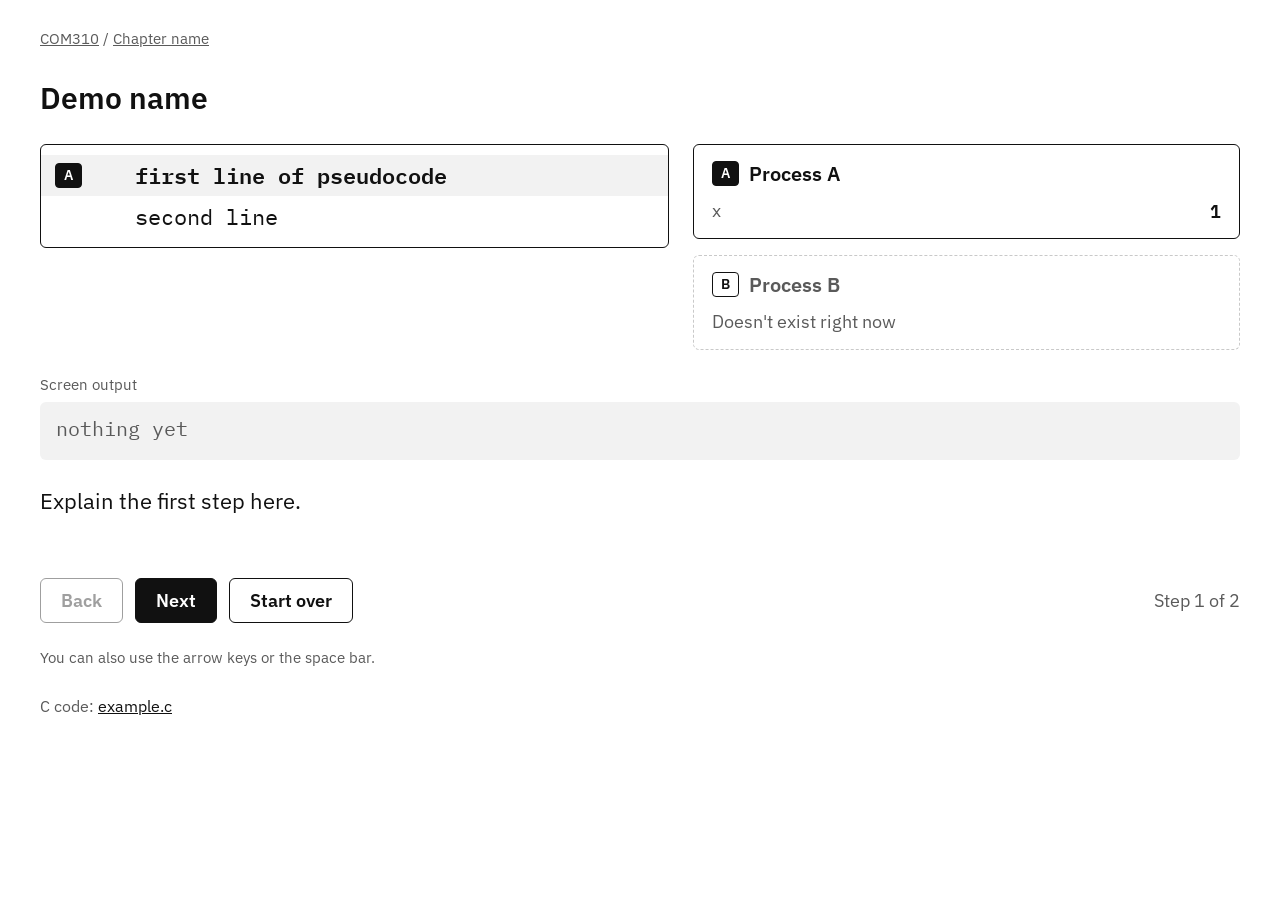
==== _template/index.html @ c89c002e "Organize repo by textbook chapter with shared assets and a demo template Moves the fork demo to 03-p" ====
<!doctype html>
<html lang="en">
<head>
<meta charset="utf-8">
<meta name="viewport" content="width=device-width, initial-scale=1, viewport-fit=cover">
<title>Demo name</title>
<link rel="preconnect" href="https://fonts.googleapis.com">
<link rel="stylesheet" href="https://fonts.googleapis.com/css2?family=IBM+Plex+Mono:wght@400;600&family=IBM+Plex+Sans:wght@400;600&display=swap">
<link rel="stylesheet" href="../../assets/demo.css">
</head>
<body>
<div class="wrap">
  <div class="crumbs"><a href="../../">COM310</a> / <a href="../">Chapter name</a></div>
  <h1>Demo name</h1>

  <div class="grid">
    <div class="code" id="code" aria-label="Program"></div>
    <div class="panels" id="panels"></div>
  </div>

  <div>
    <div class="out-label">Screen output</div>
    <div class="out" id="out"></div>
  </div>

  <p class="cap" id="cap" aria-live="polite"></p>

  <div class="bar">
    <button id="back">Back</button>
    <button id="next" class="primary">Next</button>
    <button id="reset">Start over</button>
    <span class="count" id="cnt"></span>
  </div>
  <div class="hint">You can also use the arrow keys or the space bar.</div>
  <div class="files">C code: <a href="example.c">example.c</a></div>
</div>

<script src="../../assets/stepper.js"></script>
<script>
// Copy this folder into a chapter folder, rename it, and fill this in.
// code:  the pseudocode, one line per string.
// tags:  the label for each process or thread and its style (solid, outline, or dashed).
// steps: one object per click.
//   at:     which code line each process is on (line numbers start at 0).
//   panels: one box per process or thread. rows are [label, value] or [label, value, true] to underline a value that just changed.
//           Use { title, tag, gone: "Doesn't exist right now" } for a process that hasn't started or has ended.
//   out:    everything printed so far.
//   text:   the explanation shown under the output.
Stepper({
  tags: { A: 'solid', B: 'outline' },
  code: [
    'first line of pseudocode',
    'second line'
  ],
  steps: [
    { at: [{ line: 0, tag: 'A' }],
      panels: [{ title: 'Process A', tag: 'A', rows: [['x', '1']] }, { title: 'Process B', tag: 'B', gone: "Doesn't exist right now" }],
      out: [],
      text: 'Explain the first step here.' },
    { at: [{ line: 1, tag: 'A' }],
      panels: [{ title: 'Process A', tag: 'A', rows: [['x', '2', true]] }, { title: 'Process B', tag: 'B', gone: "Doesn't exist right now" }],
      out: ['something printed'],
      text: 'Explain the second step here.' }
  ]
});
</script>
</body>
</html>
---- assets/demo.css ----
:root {
  --bg: #ffffff;
  --fg: #111111;
  --muted: #5a5a5a;
  --line: #c9c9c9;
  --soft: #f2f2f2;
  --inv-bg: #111111;
  --inv-fg: #ffffff;
  --sans: "IBM Plex Sans", "Helvetica Neue", Arial, sans-serif;
  --mono: "IBM Plex Mono", Consolas, "Courier New", monospace;
}
@media (prefers-color-scheme: dark) {
  :root:not([data-theme="light"]) {
    --bg: #0f0f0f; --fg: #f2f2f2; --muted: #a8a8a8; --line: #444444; --soft: #1c1c1c;
    --inv-bg: #f2f2f2; --inv-fg: #0f0f0f; color-scheme: dark;
  }
}
:root[data-theme="dark"] {
  --bg: #0f0f0f; --fg: #f2f2f2; --muted: #a8a8a8; --line: #444444; --soft: #1c1c1c;
  --inv-bg: #f2f2f2; --inv-fg: #0f0f0f; color-scheme: dark;
}
body { margin: 0; background: var(--bg); color: var(--fg); font-family: var(--sans); font-size: 18px; line-height: 1.5; }
.wrap {
  max-width: 1200px; margin: 0 auto;
  padding-block: 28px 40px;
  padding-left: max(16px, env(safe-area-inset-left, 0px));
  padding-right: max(16px, env(safe-area-inset-right, 0px));
  display: flex; flex-direction: column; gap: 24px;
}
.crumbs { font-size: 15px; color: var(--muted); }
.crumbs a { color: var(--muted); }
h1 { font-size: 30px; font-weight: 600; margin: 0; text-wrap: balance; }
h1 code { font-family: var(--mono); }
.grid { display: grid; grid-template-columns: minmax(0, 1.15fr) minmax(0, 1fr); gap: 24px; align-items: start; }
@media (max-width: 820px) { .grid { grid-template-columns: minmax(0, 1fr); } }
.code { border: 1.5px solid var(--fg); border-radius: 6px; padding: 10px 0; overflow-x: auto; }
.ln { display: flex; align-items: center; font-family: var(--mono); font-size: 22px; padding: 4px 14px; white-space: pre; }
.ln.on { background: var(--soft); font-weight: 600; }
.marks { width: 80px; flex-shrink: 0; display: flex; gap: 6px; }
.tag { font-family: var(--sans); font-size: 14px; font-weight: 600; padding: 1px 8px; border-radius: 4px; line-height: 1.5; }
.tag.solid { background: var(--inv-bg); color: var(--inv-fg); border: 1.5px solid var(--inv-bg); }
.tag.outline { background: var(--bg); color: var(--fg); border: 1.5px solid var(--fg); }
.tag.dashed { background: var(--bg); color: var(--fg); border: 1.5px dashed var(--fg); }
.panels { display: flex; flex-direction: column; gap: 16px; }
.panel { border: 1.5px solid var(--fg); border-radius: 6px; padding: 14px 18px; }
.panel.gone { border-style: dashed; border-color: var(--line); color: var(--muted); }
.panel h2 { font-size: 20px; font-weight: 600; margin: 0 0 8px; display: flex; align-items: center; gap: 10px; }
.kv { display: grid; grid-template-columns: 1fr auto; row-gap: 4px; font-size: 18px; margin: 0; }
.kv dt { color: var(--muted); }
.kv dd { margin: 0; font-family: var(--mono); font-weight: 600; font-variant-numeric: tabular-nums; text-align: right; }
.kv .hot { border-bottom: 2px solid var(--fg); }
.out-label { font-size: 15px; color: var(--muted); margin-bottom: 6px; }
.out { font-family: var(--mono); font-size: 20px; background: var(--soft); border-radius: 6px; padding: 12px 16px; min-height: 34px; }
.cap { font-size: 22px; line-height: 1.55; max-width: 62ch; margin: 0; min-height: 3.2em; }
.bar { display: flex; flex-wrap: wrap; align-items: center; gap: 12px; }
button {
  font-family: var(--sans); font-size: 18px; font-weight: 600; padding: 10px 20px;
  border: 1.5px solid var(--fg); border-radius: 6px; background: var(--bg); color: var(--fg); cursor: pointer;
}
button.primary { background: var(--inv-bg); color: var(--inv-fg); border-color: var(--inv-bg); }
button:focus-visible { outline: 3px solid var(--fg); outline-offset: 3px; }
button:disabled { opacity: 0.4; cursor: default; }
.count { margin-left: auto; color: var(--muted); font-variant-numeric: tabular-nums; }
.hint { font-size: 15px; color: var(--muted); }
.files { font-size: 16px; color: var(--muted); }
.files a { color: var(--fg); }
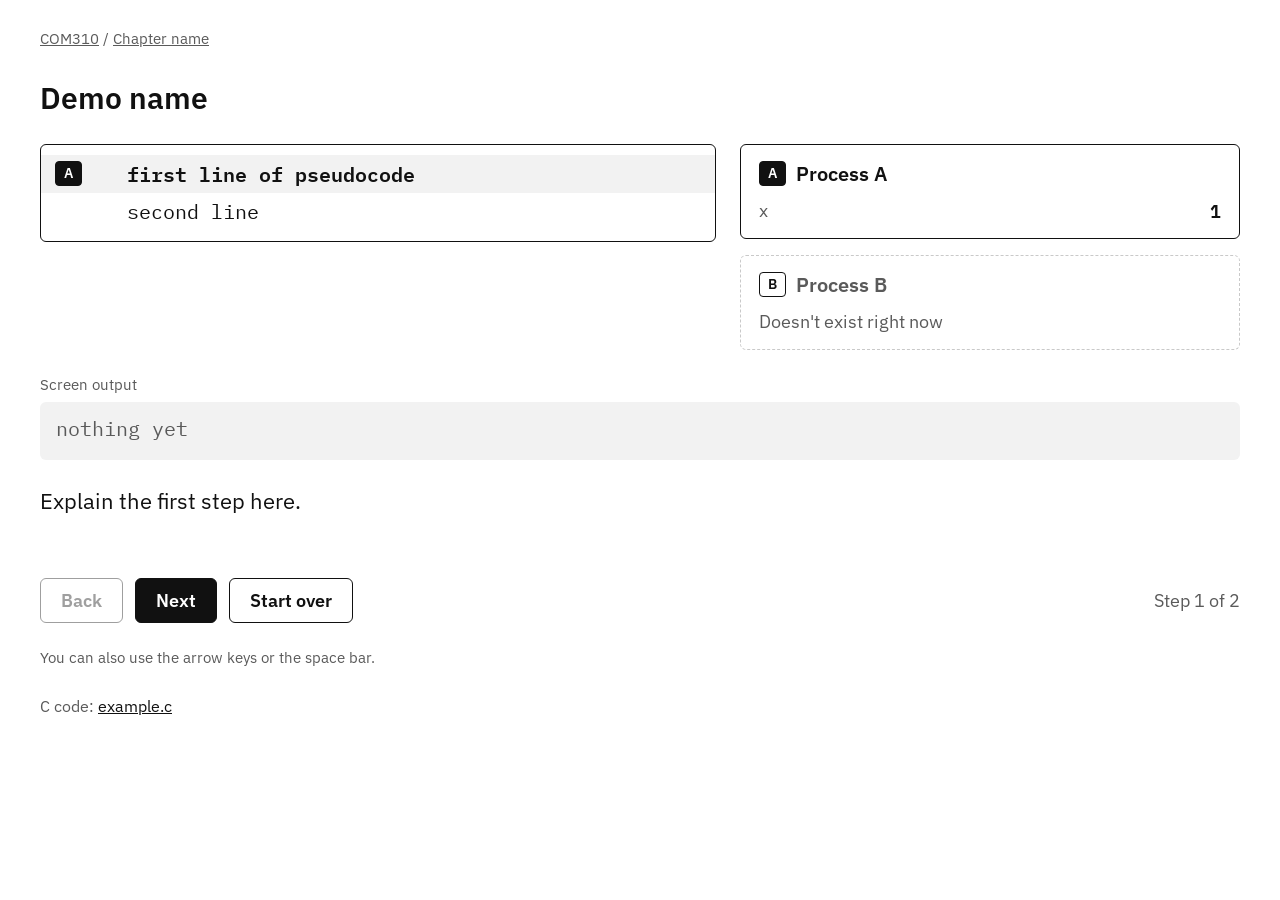
==== commit 8219d0eb: "Add six Chapter 3 demos: fork-twice, fork-buffer, exit-and-wait, exec-replace, exec, mini-shell Each" ====
--- a/_template/index.html
+++ b/_template/index.html
@@ -39,7 +39,8 @@
 <script>
 // Copy this folder into a chapter folder, rename it, and fill this in.
 // code:  the pseudocode, one line per string.
-// tags:  the label for each process or thread and its style (solid, outline, or dashed).
+// tags:  the label for each process or thread and its style (solid, outline, dashed, or double).
+// panelColumns: optional. Set to 2 to show the boxes in two columns when there are four or more.
 // steps: one object per click.
 //   at:     which code line each process is on (line numbers start at 0).
 //   panels: one box per process or thread. rows are [label, value] or [label, value, true] to underline a value that just changed.
--- a/assets/demo.css
+++ b/assets/demo.css
@@ -31,17 +31,20 @@
 .crumbs a { color: var(--muted); }
 h1 { font-size: 30px; font-weight: 600; margin: 0; text-wrap: balance; }
 h1 code { font-family: var(--mono); }
-.grid { display: grid; grid-template-columns: minmax(0, 1.15fr) minmax(0, 1fr); gap: 24px; align-items: start; }
+.grid { display: grid; grid-template-columns: minmax(0, 1.35fr) minmax(0, 1fr); gap: 24px; align-items: start; }
 @media (max-width: 820px) { .grid { grid-template-columns: minmax(0, 1fr); } }
 .code { border: 1.5px solid var(--fg); border-radius: 6px; padding: 10px 0; overflow-x: auto; }
-.ln { display: flex; align-items: center; font-family: var(--mono); font-size: 22px; padding: 4px 14px; white-space: pre; }
+.ln { display: flex; align-items: center; font-family: var(--mono); font-size: 20px; padding: 4px 14px; white-space: pre; }
 .ln.on { background: var(--soft); font-weight: 600; }
-.marks { width: 80px; flex-shrink: 0; display: flex; gap: 6px; }
+.marks { width: 72px; flex-shrink: 0; display: flex; gap: 6px; }
 .tag { font-family: var(--sans); font-size: 14px; font-weight: 600; padding: 1px 8px; border-radius: 4px; line-height: 1.5; }
 .tag.solid { background: var(--inv-bg); color: var(--inv-fg); border: 1.5px solid var(--inv-bg); }
 .tag.outline { background: var(--bg); color: var(--fg); border: 1.5px solid var(--fg); }
 .tag.dashed { background: var(--bg); color: var(--fg); border: 1.5px dashed var(--fg); }
+.tag.double { background: var(--bg); color: var(--fg); border: 3px double var(--fg); }
 .panels { display: flex; flex-direction: column; gap: 16px; }
+.panels.cols-2 { display: grid; grid-template-columns: repeat(2, minmax(0, 1fr)); }
+@media (max-width: 560px) { .panels.cols-2 { grid-template-columns: minmax(0, 1fr); } }
 .panel { border: 1.5px solid var(--fg); border-radius: 6px; padding: 14px 18px; }
 .panel.gone { border-style: dashed; border-color: var(--line); color: var(--muted); }
 .panel h2 { font-size: 20px; font-weight: 600; margin: 0 0 8px; display: flex; align-items: center; gap: 10px; }
@@ -50,7 +53,7 @@
 .kv dd { margin: 0; font-family: var(--mono); font-weight: 600; font-variant-numeric: tabular-nums; text-align: right; }
 .kv .hot { border-bottom: 2px solid var(--fg); }
 .out-label { font-size: 15px; color: var(--muted); margin-bottom: 6px; }
-.out { font-family: var(--mono); font-size: 20px; background: var(--soft); border-radius: 6px; padding: 12px 16px; min-height: 34px; }
+.out { white-space: pre-wrap; font-family: var(--mono); font-size: 20px; background: var(--soft); border-radius: 6px; padding: 12px 16px; min-height: 34px; }
 .cap { font-size: 22px; line-height: 1.55; max-width: 62ch; margin: 0; min-height: 3.2em; }
 .bar { display: flex; flex-wrap: wrap; align-items: center; gap: 12px; }
 button {
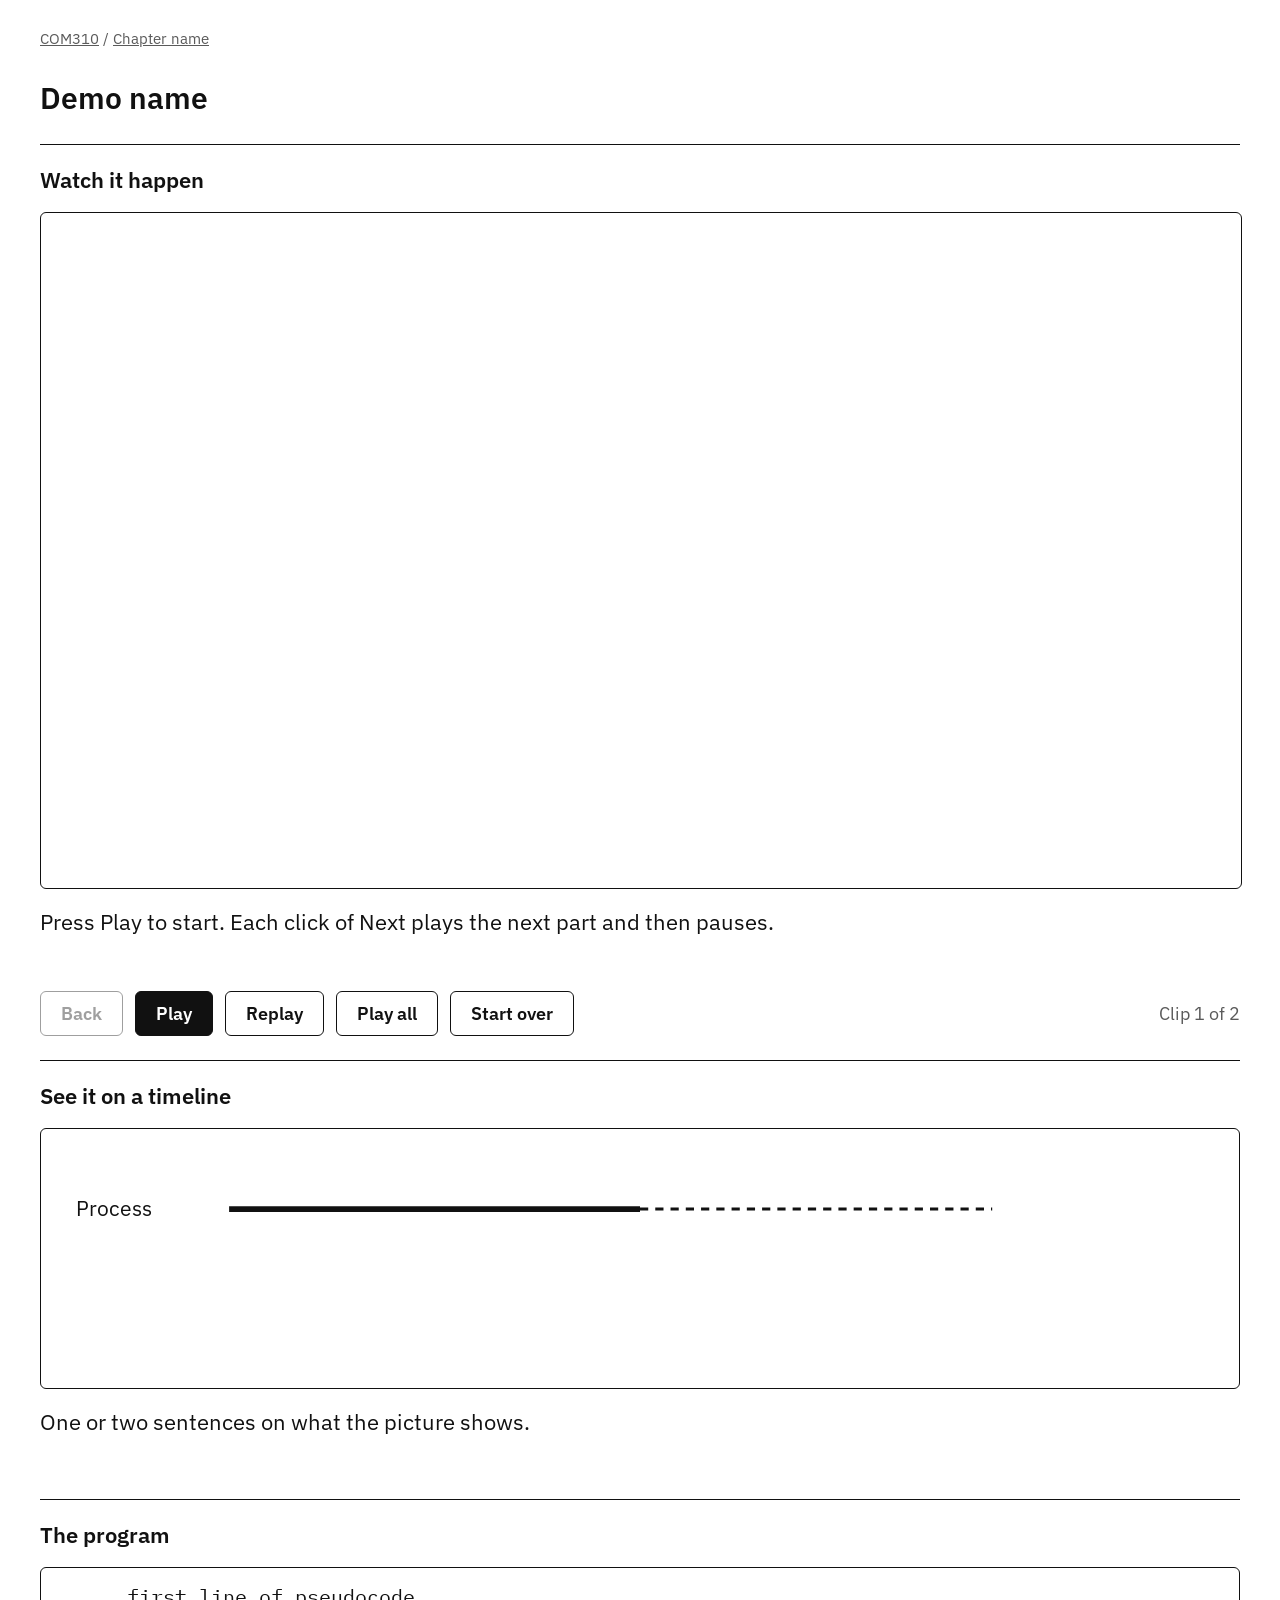
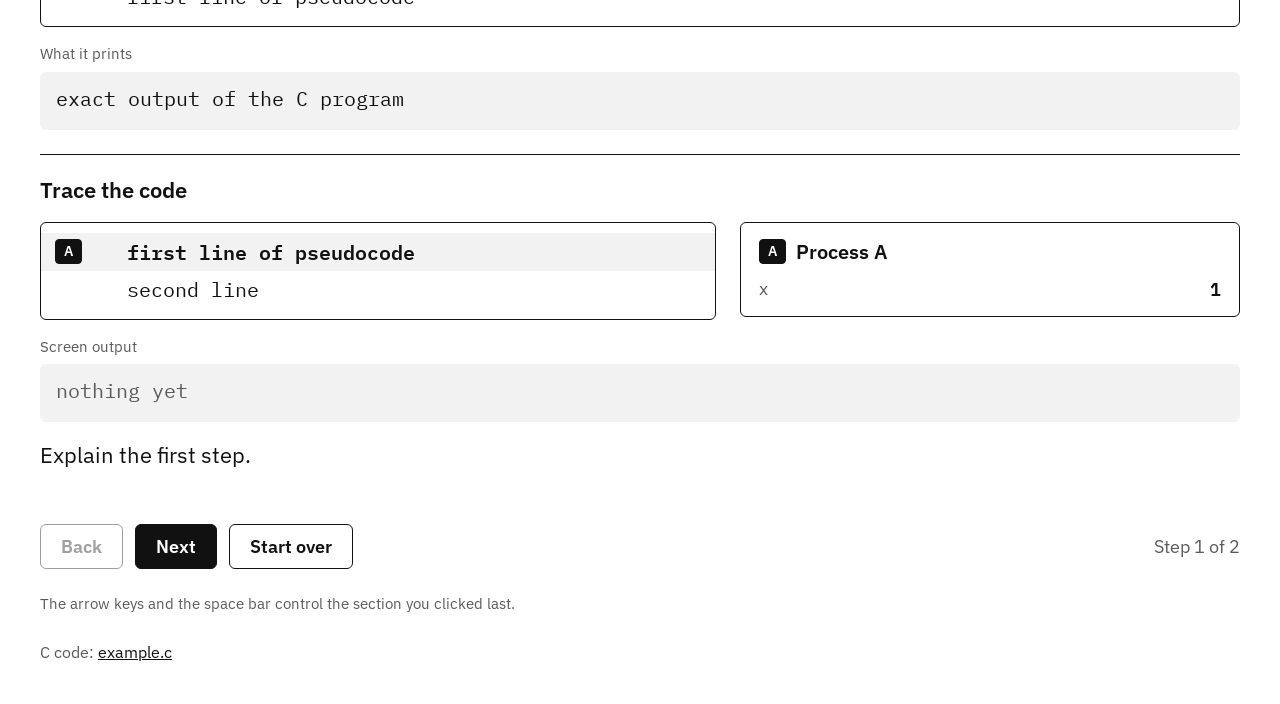
==== commit 3fd28763: "Match each Chapter 3 demo to the format that shows it best Adds Manim animations (fork, fork-twice, " ====
--- a/_template/index.html
+++ b/_template/index.html
@@ -13,55 +13,101 @@
   <div class="crumbs"><a href="../../">COM310</a> / <a href="../">Chapter name</a></div>
   <h1>Demo name</h1>
 
-  <div class="grid">
-    <div class="code" id="code" aria-label="Program"></div>
-    <div class="panels" id="panels"></div>
-  </div>
+  <!-- Pick only the blocks that fit the idea. Delete the rest. See CLAUDE.md for when to use each. -->
 
-  <div>
-    <div class="out-label">Screen output</div>
-    <div class="out" id="out"></div>
-  </div>
+  <!-- WATCH: Manim animation clips. Needs clips/01.mp4 + 01.webm, ... rendered with _anim/render.sh -->
+  <section class="block" id="watch">
+    <h2>Watch it happen</h2>
+    <div class="stage" data-role="stage"></div>
+    <p class="cap" data-role="cap" aria-live="polite"></p>
+    <div class="bar">
+      <button data-role="back">Back</button>
+      <button data-role="next" class="primary">Play</button>
+      <button data-role="replay">Replay</button>
+      <button data-role="all">Play all</button>
+      <button data-role="reset">Start over</button>
+      <span class="count" data-role="count"></span>
+    </div>
+  </section>
 
-  <p class="cap" id="cap" aria-live="polite"></p>
+  <!-- FIGURE: a static SVG, such as a timeline. Use the .run, .wait, .zombie, .tick, .note classes from demo.css -->
+  <section class="block" id="figure">
+    <h2>See it on a timeline</h2>
+    <div class="fig">
+      <svg viewBox="0 0 1000 200" role="img" aria-label="Describe the picture here">
+        <text x="20" y="64">Process</text>
+        <line class="run" x1="150" y1="58" x2="500" y2="58"/>
+        <line class="wait" x1="500" y1="58" x2="800" y2="58"/>
+      </svg>
+    </div>
+    <p class="cap">One or two sentences on what the picture shows.</p>
+  </section>
 
-  <div class="bar">
-    <button id="back">Back</button>
-    <button id="next" class="primary">Next</button>
-    <button id="reset">Start over</button>
-    <span class="count" id="cnt"></span>
-  </div>
-  <div class="hint">You can also use the arrow keys or the space bar.</div>
+  <!-- PROGRAM: static code and output, for pages without a trace -->
+  <section class="block" id="program">
+    <h2>The program</h2>
+    <div class="code" aria-label="Program">
+      <div class="ln"><span class="marks"></span>first line of pseudocode</div>
+    </div>
+    <div>
+      <div class="out-label">What it prints</div>
+      <div class="out">exact output of the C program</div>
+    </div>
+  </section>
+
+  <!-- TRACE: click-through of the code, one step per click -->
+  <section class="block" id="trace">
+    <h2>Trace the code</h2>
+    <div class="grid">
+      <div class="code" data-role="code" aria-label="Program"></div>
+      <div class="panels" data-role="panels"></div>
+    </div>
+    <div>
+      <div class="out-label">Screen output</div>
+      <div class="out" data-role="out"></div>
+    </div>
+    <p class="cap" data-role="cap" aria-live="polite"></p>
+    <div class="bar">
+      <button data-role="back">Back</button>
+      <button data-role="next" class="primary">Next</button>
+      <button data-role="reset">Start over</button>
+      <span class="count" data-role="count"></span>
+    </div>
+  </section>
+
+  <div class="hint">The arrow keys and the space bar control the section you clicked last.</div>
   <div class="files">C code: <a href="example.c">example.c</a></div>
 </div>
 
-<script src="../../assets/stepper.js"></script>
+<script src="../../assets/demo.js"></script>
 <script>
-// Copy this folder into a chapter folder, rename it, and fill this in.
-// code:  the pseudocode, one line per string.
-// tags:  the label for each process or thread and its style (solid, outline, dashed, or double).
-// panelColumns: optional. Set to 2 to show the boxes in two columns when there are four or more.
+// WATCH: one entry per clip. The caption shows while that clip plays.
+Player({
+  root: 'watch',
+  intro: 'Press Play to start. Each click of Next plays the next part and then pauses.',
+  clips: [
+    { src: 'clips/01.mp4', text: 'What the first clip shows.' },
+    { src: 'clips/02.mp4', text: 'What the second clip shows.' }
+  ]
+});
+
+// TRACE: same format as before.
+// code:  the pseudocode, one line per string (under about 44 characters).
+// tags:  label for each process or thread and its style (solid, outline, dashed, or double).
+// panelColumns: optional. Set to 2 for four or more boxes.
 // steps: one object per click.
 //   at:     which code line each process is on (line numbers start at 0).
-//   panels: one box per process or thread. rows are [label, value] or [label, value, true] to underline a value that just changed.
+//   panels: one box per process. rows are [label, value] or [label, value, true] to underline a change.
 //           Use { title, tag, gone: "Doesn't exist right now" } for a process that hasn't started or has ended.
 //   out:    everything printed so far.
-//   text:   the explanation shown under the output.
+//   text:   the explanation under the output.
 Stepper({
+  root: 'trace',
   tags: { A: 'solid', B: 'outline' },
-  code: [
-    'first line of pseudocode',
-    'second line'
-  ],
+  code: ['first line of pseudocode', 'second line'],
   steps: [
-    { at: [{ line: 0, tag: 'A' }],
-      panels: [{ title: 'Process A', tag: 'A', rows: [['x', '1']] }, { title: 'Process B', tag: 'B', gone: "Doesn't exist right now" }],
-      out: [],
-      text: 'Explain the first step here.' },
-    { at: [{ line: 1, tag: 'A' }],
-      panels: [{ title: 'Process A', tag: 'A', rows: [['x', '2', true]] }, { title: 'Process B', tag: 'B', gone: "Doesn't exist right now" }],
-      out: ['something printed'],
-      text: 'Explain the second step here.' }
+    { at: [{ line: 0, tag: 'A' }], panels: [{ title: 'Process A', tag: 'A', rows: [['x', '1']] }], out: [], text: 'Explain the first step.' },
+    { at: [{ line: 1, tag: 'A' }], panels: [{ title: 'Process A', tag: 'A', rows: [['x', '2', true]] }], out: ['printed'], text: 'Explain the second step.' }
   ]
 });
 </script>
--- a/assets/demo.css
+++ b/assets/demo.css
@@ -47,7 +47,7 @@
 @media (max-width: 560px) { .panels.cols-2 { grid-template-columns: minmax(0, 1fr); } }
 .panel { border: 1.5px solid var(--fg); border-radius: 6px; padding: 14px 18px; }
 .panel.gone { border-style: dashed; border-color: var(--line); color: var(--muted); }
-.panel h2 { font-size: 20px; font-weight: 600; margin: 0 0 8px; display: flex; align-items: center; gap: 10px; }
+.panel h3, .sim-actor h3 { font-size: 20px; font-weight: 600; margin: 0 0 8px; display: flex; align-items: center; gap: 10px; }
 .kv { display: grid; grid-template-columns: 1fr auto; row-gap: 4px; font-size: 18px; margin: 0; }
 .kv dt { color: var(--muted); }
 .kv dd { margin: 0; font-family: var(--mono); font-weight: 600; font-variant-numeric: tabular-nums; text-align: right; }
@@ -67,3 +67,50 @@
 .hint { font-size: 15px; color: var(--muted); }
 .files { font-size: 16px; color: var(--muted); }
 .files a { color: var(--fg); }
+
+.muted { color: var(--muted); }
+.block { display: flex; flex-direction: column; gap: 16px; border-top: 1.5px solid var(--fg); padding-top: 18px; }
+.block > h2 { font-size: 22px; font-weight: 600; margin: 0; }
+.lead { margin: 0; max-width: 62ch; }
+.stage { position: relative; width: 100%; aspect-ratio: 16 / 9; border: 1.5px solid var(--fg); border-radius: 6px; overflow: hidden; background: #ffffff; }
+.stage video { position: absolute; inset: 0; width: 100%; height: 100%; opacity: 0; }
+.stage video.front { opacity: 1; }
+.fig { border: 1.5px solid var(--fg); border-radius: 6px; padding: 12px; overflow-x: auto; }
+.fig svg { display: block; width: 100%; min-width: 620px; height: auto; }
+.fig text { fill: var(--fg); font-family: var(--sans); font-size: 18px; }
+.fig .mono { font-family: var(--mono); }
+.fig .note { fill: var(--muted); font-size: 16px; }
+.fig .title { font-weight: 600; font-size: 19px; }
+.fig .run { stroke: var(--fg); stroke-width: 5; fill: none; }
+.fig .wait { stroke: var(--fg); stroke-width: 2.5; stroke-dasharray: 7 6; fill: none; }
+.fig .zombie { stroke: var(--line); stroke-width: 12; fill: none; }
+.fig .tick { stroke: var(--muted); stroke-width: 1.5; stroke-dasharray: 3 4; fill: none; }
+.fig .end { fill: var(--fg); }
+.sim-grid { display: grid; grid-template-columns: minmax(0, 1.2fr) minmax(0, 1fr); gap: 24px; align-items: start; }
+@media (max-width: 820px) { .sim-grid { grid-template-columns: minmax(0, 1fr); } }
+.sim-view { border: 1.5px solid var(--fg); border-radius: 6px; padding: 8px; }
+.sim-view svg { display: block; width: 100%; height: auto; }
+.sim-track { fill: none; stroke: var(--line); stroke-width: 2; }
+.sim-slot { fill: var(--bg); stroke: var(--fg); stroke-width: 2; }
+.sim-slot.filled { fill: var(--soft); }
+.sim-item { fill: var(--fg); font-family: var(--mono); font-size: 22px; font-weight: 600; text-anchor: middle; }
+.sim-index { fill: var(--muted); font-family: var(--mono); font-size: 13px; text-anchor: middle; }
+.sim-ptr { fill: var(--fg); font-family: var(--mono); font-size: 18px; font-weight: 600; text-anchor: middle; }
+.sim-ptr.left { text-anchor: start; }
+.sim-center { fill: var(--fg); font-family: var(--sans); font-size: 26px; font-weight: 600; text-anchor: middle; }
+.sim-center.small { font-size: 15px; font-weight: 400; fill: var(--muted); }
+.sim-label { fill: var(--muted); font-family: var(--sans); font-size: 16px; }
+.sim-side { display: flex; flex-direction: column; gap: 16px; }
+.sim-actor { border: 1.5px solid var(--fg); border-radius: 6px; padding: 12px 16px; display: flex; flex-direction: column; gap: 6px; }
+.sim-actor h3 { margin: 0; }
+.sim-state { font-family: var(--mono); font-weight: 600; font-size: 18px; }
+.sim-state.waiting { text-decoration: underline; text-decoration-thickness: 2px; text-underline-offset: 4px; }
+.sim-meter { height: 8px; border: 1.5px solid var(--fg); border-radius: 4px; overflow: hidden; }
+.sim-meter span { display: block; height: 100%; width: 0; background: var(--fg); }
+.sim-small { font-size: 15px; color: var(--muted); }
+.sim-controls { display: grid; grid-template-columns: minmax(0, 1fr) minmax(0, 1fr); gap: 10px 24px; align-items: center; }
+@media (max-width: 820px) { .sim-controls { grid-template-columns: minmax(0, 1fr); } }
+.sim-controls input[type=range] { width: 100%; accent-color: var(--fg); }
+.sim-log { min-height: 8.5em; }
+.sim-body { display: flex; flex-direction: column; gap: 18px; }
+.sim-body .out-label { margin-bottom: -12px; }
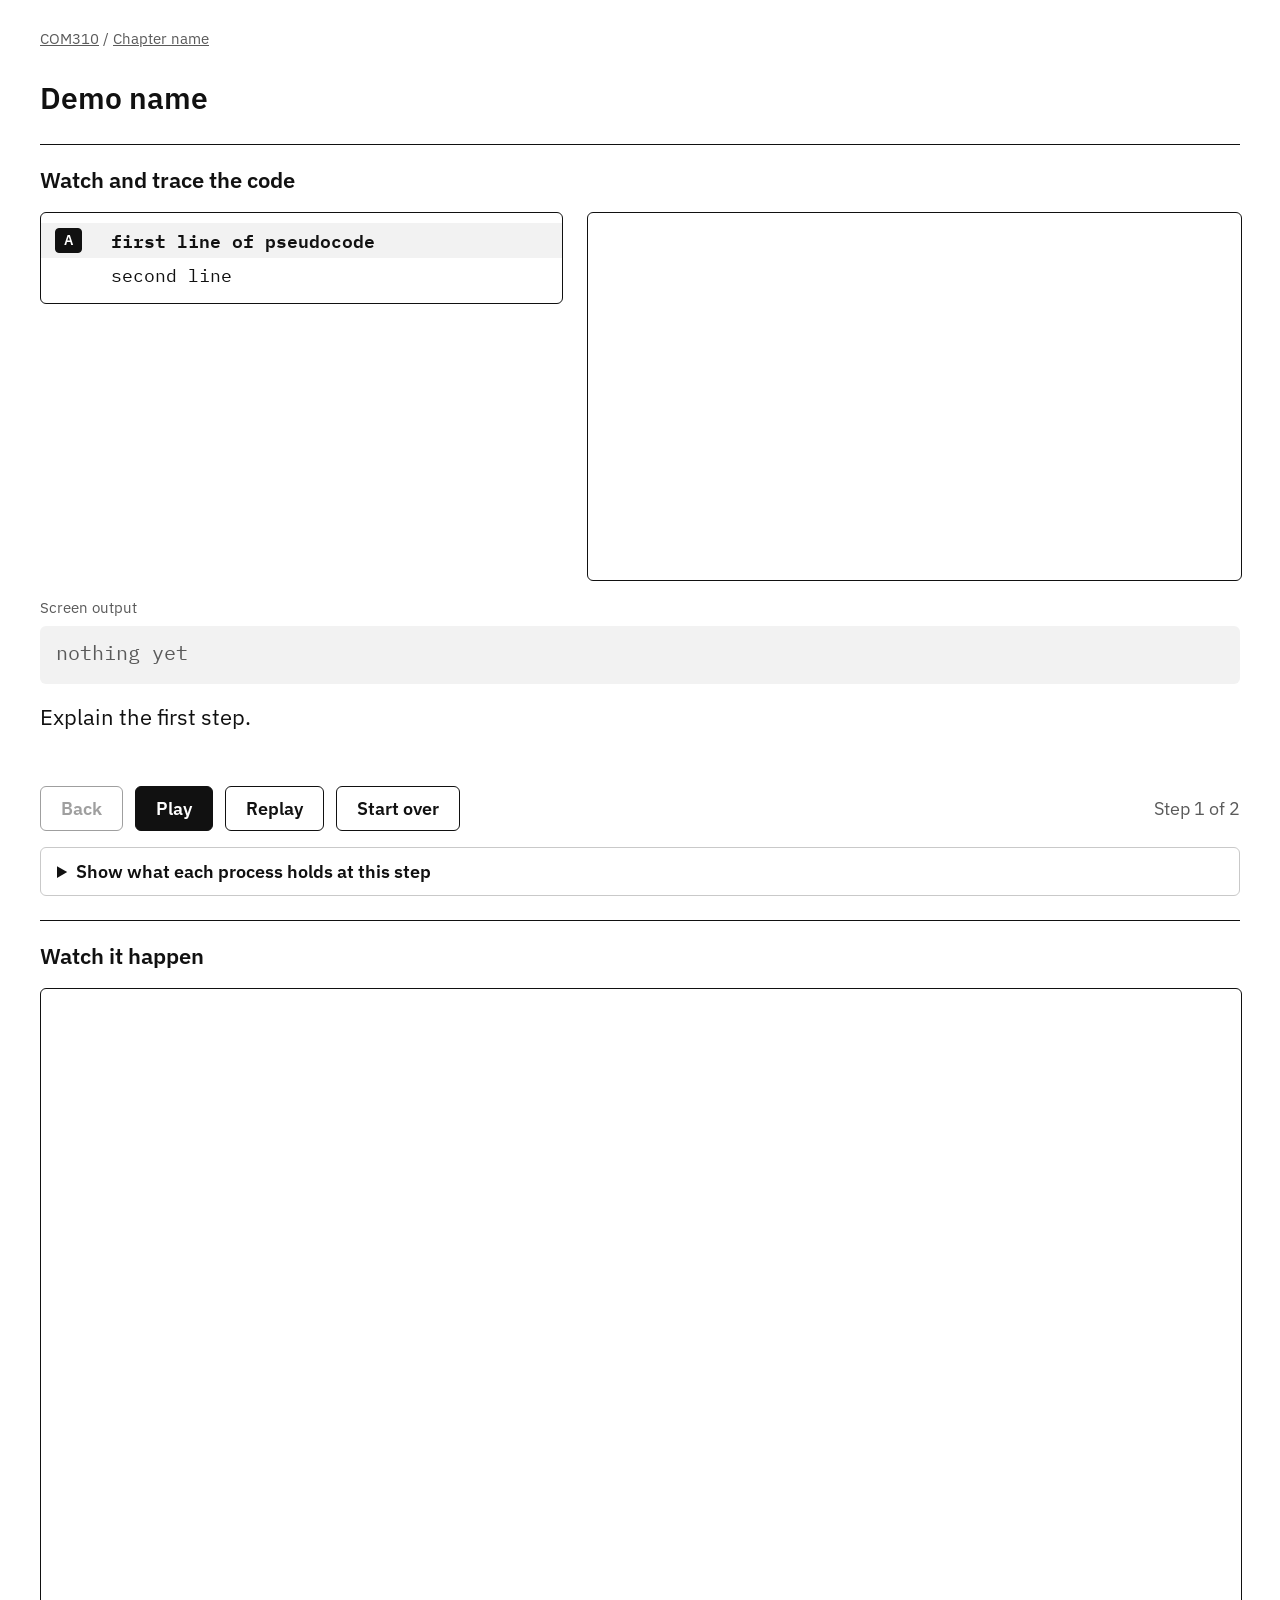
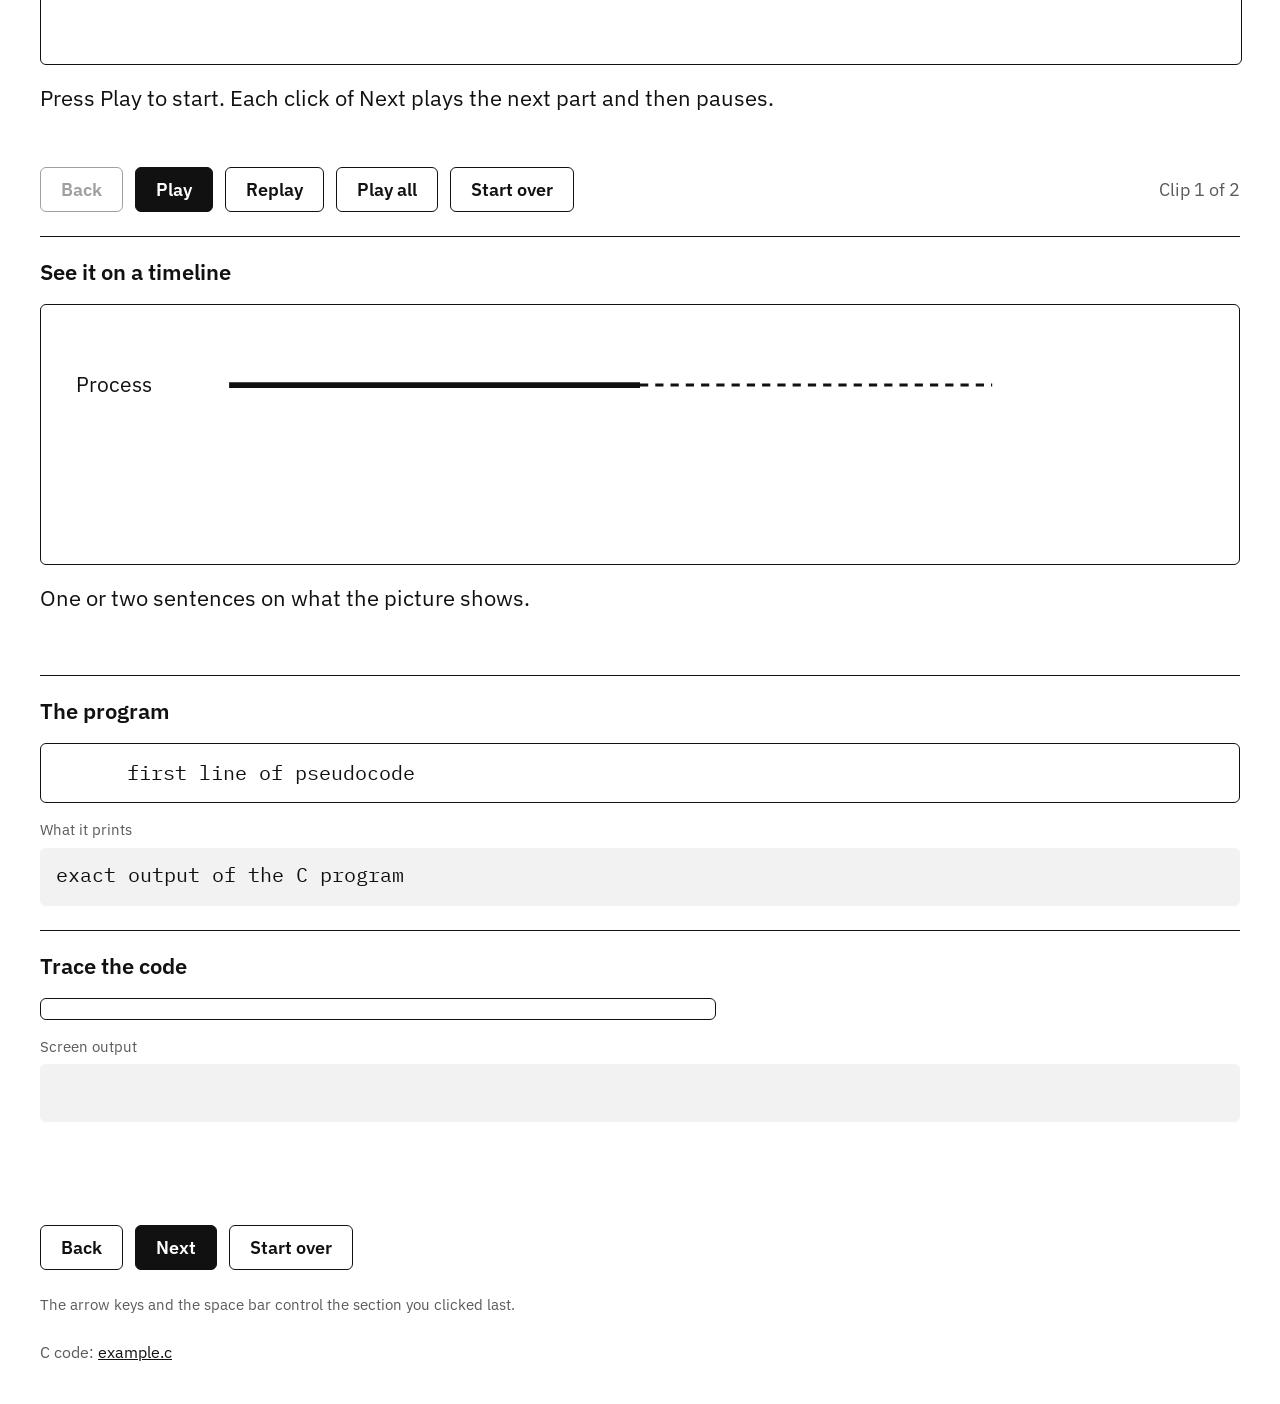
==== commit b5137fbe: "Sync code traces with animations Pages with both an animation and a trace now show the code beside t" ====
--- a/_template/index.html
+++ b/_template/index.html
@@ -15,7 +15,33 @@
 
   <!-- Pick only the blocks that fit the idea. Delete the rest. See CLAUDE.md for when to use each. -->
 
-  <!-- WATCH: Manim animation clips. Needs clips/01.mp4 + 01.webm, ... rendered with _anim/render.sh -->
+  <!-- WATCH AND TRACE: code beside an animation, one Next button for both. Use this whenever a page has
+       an animation and code. Needs clips/01.mp4 + 01.webm, ... rendered with _anim/render.sh -->
+  <section class="block" id="trace">
+    <h2>Watch and trace the code</h2>
+    <div class="sync">
+      <div class="code" data-role="code" aria-label="Program"></div>
+      <div class="stage" data-role="stage"></div>
+    </div>
+    <div>
+      <div class="out-label">Screen output</div>
+      <div class="out" data-role="out"></div>
+    </div>
+    <p class="cap" data-role="cap" aria-live="polite"></p>
+    <div class="bar">
+      <button data-role="back">Back</button>
+      <button data-role="next" class="primary">Play</button>
+      <button data-role="replay">Replay</button>
+      <button data-role="reset">Start over</button>
+      <span class="count" data-role="count"></span>
+    </div>
+    <details class="more">
+      <summary>Show what each process holds at this step</summary>
+      <div class="panels" data-role="panels"></div>
+    </details>
+  </section>
+
+  <!-- WATCH: animation clips on their own, for an idea with no code to step through -->
   <section class="block" id="watch">
     <h2>Watch it happen</h2>
     <div class="stage" data-role="stage"></div>
@@ -55,7 +81,8 @@
     </div>
   </section>
 
-  <!-- TRACE: click-through of the code, one step per click -->
+  <!-- TRACE: click-through of the code with no animation. A page uses either this or WATCH AND TRACE, never both,
+       since both use id="trace". -->
   <section class="block" id="trace">
     <h2>Trace the code</h2>
     <div class="grid">
@@ -91,7 +118,7 @@
   ]
 });
 
-// TRACE: same format as before.
+// TRACE, or WATCH AND TRACE with clips: true.
 // code:  the pseudocode, one line per string (under about 44 characters).
 // tags:  label for each process or thread and its style (solid, outline, dashed, or double).
 // panelColumns: optional. Set to 2 for four or more boxes.
@@ -101,12 +128,14 @@
 //           Use { title, tag, gone: "Doesn't exist right now" } for a process that hasn't started or has ended.
 //   out:    everything printed so far.
 //   text:   the explanation under the output.
+//   clip:   with clips: true, the clip to play when this step is reached. Leave it off and the video holds still.
 Stepper({
   root: 'trace',
+  clips: true,
   tags: { A: 'solid', B: 'outline' },
   code: ['first line of pseudocode', 'second line'],
   steps: [
-    { at: [{ line: 0, tag: 'A' }], panels: [{ title: 'Process A', tag: 'A', rows: [['x', '1']] }], out: [], text: 'Explain the first step.' },
+    { clip: 1, at: [{ line: 0, tag: 'A' }], panels: [{ title: 'Process A', tag: 'A', rows: [['x', '1']] }], out: [], text: 'Explain the first step.' },
     { at: [{ line: 1, tag: 'A' }], panels: [{ title: 'Process A', tag: 'A', rows: [['x', '2', true]] }], out: ['printed'], text: 'Explain the second step.' }
   ]
 });
--- a/assets/demo.css
+++ b/assets/demo.css
@@ -114,3 +114,11 @@
 .sim-log { min-height: 8.5em; }
 .sim-body { display: flex; flex-direction: column; gap: 18px; }
 .sim-body .out-label { margin-bottom: -12px; }
+.sync { display: grid; grid-template-columns: minmax(0, 1fr) minmax(0, 1.25fr); gap: 24px; align-items: start; }
+@media (max-width: 900px) { .sync { grid-template-columns: minmax(0, 1fr); } }
+.sync .ln { font-size: 18px; }
+.sync .marks { width: 56px; }
+.more { border: 1.5px solid var(--line); border-radius: 6px; padding: 10px 16px; }
+.more summary { cursor: pointer; font-weight: 600; }
+.more[open] summary { margin-bottom: 14px; }
+.more .panels { display: grid; grid-template-columns: repeat(auto-fit, minmax(240px, 1fr)); gap: 16px; }
